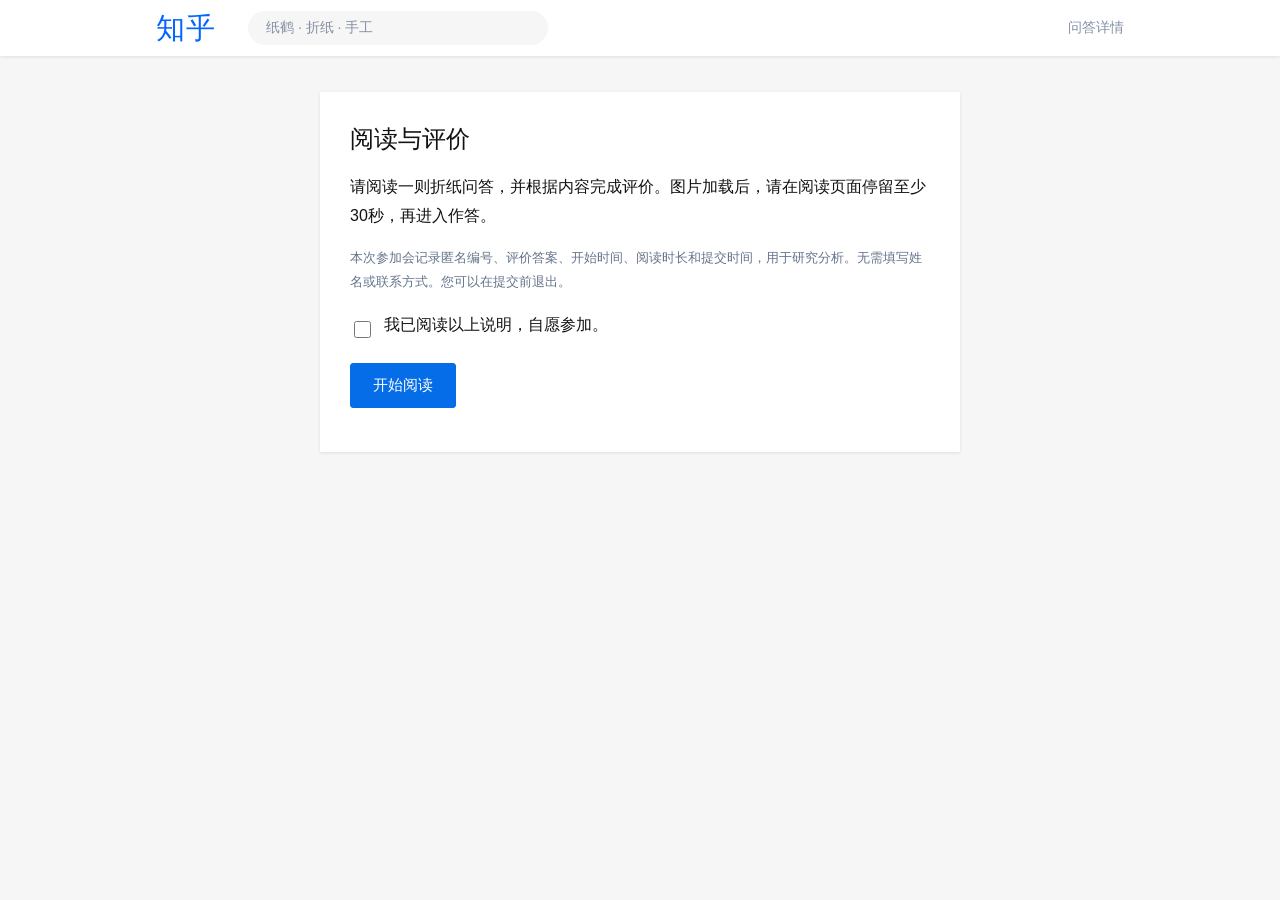
==== done.html @ b642daa6 "Enable anonymous pilot submissions and 30-second reading flow" ====
<!doctype html><html lang="zh-CN"><head><meta charset="utf-8"><meta name="viewport" content="width=device-width,initial-scale=1"><meta name="robots" content="noindex,follow"><link rel="icon" href="data:,"><title>提交完成</title><link rel="stylesheet" href="assets/style.css"><script src="assets/config.js" defer></script><script src="assets/app.js" defer></script></head><body data-page="done"><header class="site-header"><div class="header-inner"><span class="wordmark" aria-label="知乎">知乎</span><span class="search-look">纸鹤 · 折纸 · 手工</span><span class="header-label">问答详情</span></div></header><noscript><p class="form-card">本次参加需要启用浏览器脚本，以记录阅读时间和保存答卷。请启用后从首页开始。</p></noscript><main class="form-card"><p class="form-status" id="flow-status" role="status">正在确认提交记录…</p><section id="completion-content" hidden><h1>提交完成</h1><p>您的答案已保存。感谢参加。</p><div class="credits"><h2>材料来源</h2><p>图片来自 RNmaster 的 Instructables 教程 How to Make a Paper Crane，CC BY-NC-SA 4.0；经非生成式裁切、方向调整与排版。</p><p><a href="https://www.instructables.com/How-to-make-a-Paper-Crane-1/" target="_blank" rel="noopener noreferrer">查看原始教程</a></p></div></section><a id="return-home" href="index.html" hidden>返回首页</a></main></body></html>
---- assets/style.css ----
:root{color-scheme:light;font-family:-apple-system,BlinkMacSystemFont,"Segoe UI","PingFang SC","Hiragino Sans GB","Microsoft YaHei",sans-serif;color:#121212;background:#f6f6f6;font-synthesis:none}
*{box-sizing:border-box}body{margin:0}a{color:#056de8;text-decoration:none}a:hover{text-decoration:underline}button,input{font:inherit}[hidden]{display:none!important}
a:focus-visible,button:focus-visible,input:focus-visible{outline:3px solid #0057d9;outline-offset:4px}
.site-header{height:56px;background:#fff;box-shadow:0 1px 3px #1212121a;position:sticky;top:0;z-index:10}.header-inner{max-width:1000px;height:100%;margin:auto;padding:0 16px;display:flex;align-items:center;gap:32px}
.wordmark{color:#0066ff;font-size:29px;line-height:1;font-weight:600;letter-spacing:1px}.search-look{background:#f6f6f6;border-radius:20px;padding:8px 18px;font-size:14px;color:#8590a6;width:300px}.header-label{margin-left:auto;color:#8590a6;font-size:14px}
.layout{max-width:1000px;width:calc(100% - 24px);margin:12px auto 32px;display:grid;grid-template-columns:minmax(0,694px) minmax(0,296px);gap:10px}.column{min-width:0}.card{background:#fff;padding:24px;box-shadow:0 1px 3px #1212121a;margin-bottom:8px}
.topics{display:flex;gap:8px;margin-bottom:12px}.topic{font-size:12px;line-height:1.8;color:#056de8;background:#eef5ff;padding:1px 8px;border-radius:3px}h1{font-size:24px;line-height:1.45;margin:0 0 16px;font-weight:700}
.question-meta{display:flex;align-items:center;gap:18px;font-size:14px;color:#8590a6}.mock-action{background:#056de8;color:#fff;padding:6px 16px;border-radius:3px}.author{display:flex;align-items:center;gap:12px;margin-bottom:22px}.avatar{width:38px;height:38px;border-radius:3px;background:#e97c37;color:#fff;display:grid;place-items:center;font-weight:700;font-size:18px}.author-name{font-size:15px;font-weight:600}.author-description{font-size:12px;color:#8590a6;margin-top:4px}
.answer-text{font-size:16px;line-height:2;color:#1f2937;overflow-wrap:break-word}.answer-text p{margin:0 0 18px}.answer-text h2{font-size:18px;line-height:1.7;margin:26px 0 14px;padding-left:12px;border-left:4px solid #0066ff}.answer-text strong{font-weight:600}
figure{margin:20px 0 22px}.reading-image{display:block;width:100%;height:auto;border-radius:3px;border:1px solid #eee}.opening-image{aspect-ratio:12/5}.closing-image{aspect-ratio:6/5}figcaption{font-size:13px;line-height:1.7;text-align:center;color:#8590a6;margin:8px 0 0}
.image-credit{font-size:12px;line-height:1.8;color:#8590a6;margin:24px 0 0}.social-row{display:flex;align-items:center;gap:16px;margin-top:24px;padding-top:18px;border-top:1px solid #f0f0f0;color:#8590a6;font-size:14px}.vote{color:#056de8;background:#ebf3ff;padding:8px 14px;border-radius:3px}.reading-footer{margin-top:22px;border-top:1px solid #eee;padding-top:20px}.primary-link,.primary-button{display:inline-block;background:#056de8;color:white;padding:10px 22px;border:1px solid #056de8;border-radius:3px;font-size:15px;line-height:1.5;cursor:pointer}.primary-link:hover{text-decoration:none;background:#005ccd}.flow-note{font-size:13px;color:#6b7280;line-height:1.7;margin:12px 0 0}
.related-card{padding:18px}.related-title{font-size:15px;margin:0 0 18px}.related-item{font-size:14px;color:#056de8;line-height:1.7;margin:0 0 16px}
.form-card{max-width:760px;width:calc(100% - 24px);margin:24px auto 40px;padding:30px;background:white;box-shadow:0 1px 3px #1212121a}.entry{max-width:640px;margin-top:36px}.form-card p{line-height:1.8}.scale-note{font-size:14px;color:#5e6876;background:#f7f9fc;padding:12px 16px}.questionnaire fieldset{border:0;padding:0;margin:26px 0 32px;min-width:0;scroll-margin-top:80px}.questionnaire legend{font-size:16px;line-height:1.8;margin-bottom:12px;padding:0}.rating{display:grid;grid-template-columns:repeat(7,minmax(0,1fr));gap:7px}.rating label{display:flex;align-items:center;justify-content:center;gap:5px;min-height:48px;background:#f7f9fc;border:1px solid #dbe0e8;border-radius:3px;cursor:pointer}.rating label:has(input:checked){border-color:#056de8;background:#edf4ff;color:#005ccd}.rating input{width:16px;height:16px;margin:0;accent-color:#056de8}.scale-ends{display:flex;justify-content:space-between;margin-top:8px;font-size:12px;color:#6b7280}.completion{border:1px solid #dbe0e8;padding:16px;margin-top:20px;line-height:1.8}.completion p{margin:6px 0 0}.form-status{font-size:14px;color:#b42318}.back-link{display:inline-block;margin-top:24px;font-size:14px}
@media(max-width:760px){.layout{display:block}.related-column{display:none}.header-inner{gap:20px}.search-look{width:auto;flex:1;max-width:300px}.header-label{display:none}.card{padding:20px}.form-card{padding:24px}.social-row{gap:12px;flex-wrap:wrap}}
@media(max-width:420px){h1{font-size:21px}.layout{width:100%;margin-top:8px}.card{padding:18px}.answer-text{font-size:16px}.header-inner{padding:0 18px;gap:20px}.search-look{font-size:12px;padding:8px 12px}.form-card{padding:20px 16px}.rating{gap:4px}.rating label{flex-direction:column;gap:4px}.question-meta{font-size:13px;gap:12px}}

.primary-button:disabled{background:#dbe0e8;border-color:#dbe0e8;color:#64748b;cursor:not-allowed}.flow-note{font-size:13px;line-height:1.8;color:#64748b}.consent{display:flex;align-items:flex-start;gap:10px;margin:22px 0}.consent input{margin-top:6px;width:17px;height:17px}.reading-footer{min-height:120px}.reading-footer .form-status{margin-top:10px}body[data-page=reading]:not(.session-ready) .layout,body[data-page=questionnaire]:not(.session-ready) .rating-form-content{visibility:hidden}body[data-page=reading]>.connection-card{display:none}body[data-page=reading]:not(.session-ready)>.connection-card{display:block}.questionnaire fieldset:disabled{opacity:.55}.credits{font-size:14px;color:#64748b;border-top:1px solid #e5e7eb;margin-top:28px;padding-top:20px}
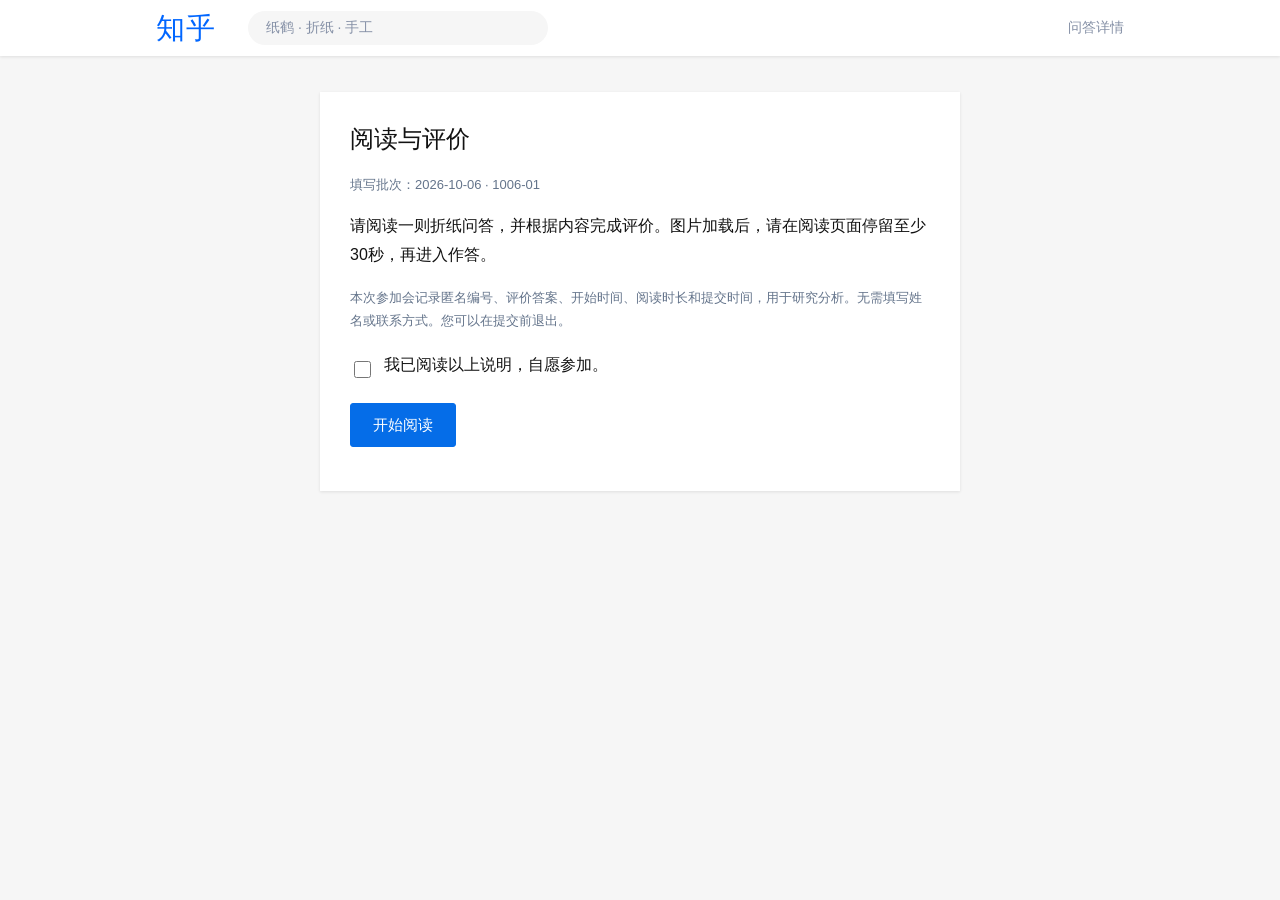
==== commit 9814c4a3: "Release 2026-10-06 batch 1006-01 with six revised questions and matching export labels" ====
--- a/done.html
+++ b/done.html
@@ -1 +1 @@
-<!doctype html><html lang="zh-CN"><head><meta charset="utf-8"><meta name="viewport" content="width=device-width,initial-scale=1"><meta name="robots" content="noindex,follow"><link rel="icon" href="data:,"><title>提交完成</title><link rel="stylesheet" href="assets/style.css"><script src="assets/config.js" defer></script><script src="assets/app.js" defer></script></head><body data-page="done"><header class="site-header"><div class="header-inner"><span class="wordmark" aria-label="知乎">知乎</span><span class="search-look">纸鹤 · 折纸 · 手工</span><span class="header-label">问答详情</span></div></header><noscript><p class="form-card">本次参加需要启用浏览器脚本，以记录阅读时间和保存答卷。请启用后从首页开始。</p></noscript><main class="form-card"><p class="form-status" id="flow-status" role="status">正在确认提交记录…</p><section id="completion-content" hidden><h1>提交完成</h1><p>您的答案已保存。感谢参加。</p><div class="credits"><h2>材料来源</h2><p>图片来自 RNmaster 的 Instructables 教程 How to Make a Paper Crane，CC BY-NC-SA 4.0；经非生成式裁切、方向调整与排版。</p><p><a href="https://www.instructables.com/How-to-make-a-Paper-Crane-1/" target="_blank" rel="noopener noreferrer">查看原始教程</a></p></div></section><a id="return-home" href="index.html" hidden>返回首页</a></main></body></html>
+<!doctype html><html lang="zh-CN"><head><meta charset="utf-8"><meta name="viewport" content="width=device-width,initial-scale=1"><meta name="robots" content="noindex,follow"><link rel="icon" href="data:,"><title>提交完成</title><link rel="stylesheet" href="assets/style.css?v=2026-10-06-1006-01"><script src="assets/config.js" defer></script><script src="assets/app.js?v=2026-10-06-1006-01" defer></script></head><body data-page="done"><header class="site-header"><div class="header-inner"><span class="wordmark" aria-label="知乎">知乎</span><span class="search-look">纸鹤 · 折纸 · 手工</span><span class="header-label">问答详情</span></div></header><noscript><p class="form-card">本次参加需要启用浏览器脚本，以记录阅读时间和保存答卷。请启用后从首页开始。</p></noscript><main class="form-card"><p class="form-status" id="flow-status" role="status">正在确认提交记录…</p><section id="completion-content" hidden><h1>提交完成</h1><p>您的答案已保存。感谢参加。</p><div class="credits"><h2>材料来源</h2><p>主要图片来自 RNmaster 的 Instructables 教程 How to Make a Paper Crane，CC BY-NC-SA 4.0；另含作者提供的补充视角图。图片经非生成式裁切、方向调整与排版。</p><p><a href="https://www.instructables.com/How-to-make-a-Paper-Crane-1/" target="_blank" rel="noopener noreferrer">查看原始教程</a></p></div></section><a id="return-home" href="index.html" hidden>返回首页</a></main></body></html>
--- a/assets/style.css
+++ b/assets/style.css
@@ -8,7 +8,7 @@
 .topics{display:flex;gap:8px;margin-bottom:12px}.topic{font-size:12px;line-height:1.8;color:#056de8;background:#eef5ff;padding:1px 8px;border-radius:3px}h1{font-size:24px;line-height:1.45;margin:0 0 16px;font-weight:700}
 .question-meta{display:flex;align-items:center;gap:18px;font-size:14px;color:#8590a6}.mock-action{background:#056de8;color:#fff;padding:6px 16px;border-radius:3px}.author{display:flex;align-items:center;gap:12px;margin-bottom:22px}.avatar{width:38px;height:38px;border-radius:3px;background:#e97c37;color:#fff;display:grid;place-items:center;font-weight:700;font-size:18px}.author-name{font-size:15px;font-weight:600}.author-description{font-size:12px;color:#8590a6;margin-top:4px}
 .answer-text{font-size:16px;line-height:2;color:#1f2937;overflow-wrap:break-word}.answer-text p{margin:0 0 18px}.answer-text h2{font-size:18px;line-height:1.7;margin:26px 0 14px;padding-left:12px;border-left:4px solid #0066ff}.answer-text strong{font-weight:600}
-figure{margin:20px 0 22px}.reading-image{display:block;width:100%;height:auto;border-radius:3px;border:1px solid #eee}.opening-image{aspect-ratio:12/5}.closing-image{aspect-ratio:6/5}figcaption{font-size:13px;line-height:1.7;text-align:center;color:#8590a6;margin:8px 0 0}
+figure{margin:20px 0 22px}.reading-image{display:block;width:95%;height:auto;margin-inline:auto;border-radius:3px;border:1px solid #eee}.opening-image,.closing-image{aspect-ratio:auto}figcaption{font-size:13px;line-height:1.7;text-align:center;color:#8590a6;margin:8px 0 0}
 .image-credit{font-size:12px;line-height:1.8;color:#8590a6;margin:24px 0 0}.social-row{display:flex;align-items:center;gap:16px;margin-top:24px;padding-top:18px;border-top:1px solid #f0f0f0;color:#8590a6;font-size:14px}.vote{color:#056de8;background:#ebf3ff;padding:8px 14px;border-radius:3px}.reading-footer{margin-top:22px;border-top:1px solid #eee;padding-top:20px}.primary-link,.primary-button{display:inline-block;background:#056de8;color:white;padding:10px 22px;border:1px solid #056de8;border-radius:3px;font-size:15px;line-height:1.5;cursor:pointer}.primary-link:hover{text-decoration:none;background:#005ccd}.flow-note{font-size:13px;color:#6b7280;line-height:1.7;margin:12px 0 0}
 .related-card{padding:18px}.related-title{font-size:15px;margin:0 0 18px}.related-item{font-size:14px;color:#056de8;line-height:1.7;margin:0 0 16px}
 .form-card{max-width:760px;width:calc(100% - 24px);margin:24px auto 40px;padding:30px;background:white;box-shadow:0 1px 3px #1212121a}.entry{max-width:640px;margin-top:36px}.form-card p{line-height:1.8}.scale-note{font-size:14px;color:#5e6876;background:#f7f9fc;padding:12px 16px}.questionnaire fieldset{border:0;padding:0;margin:26px 0 32px;min-width:0;scroll-margin-top:80px}.questionnaire legend{font-size:16px;line-height:1.8;margin-bottom:12px;padding:0}.rating{display:grid;grid-template-columns:repeat(7,minmax(0,1fr));gap:7px}.rating label{display:flex;align-items:center;justify-content:center;gap:5px;min-height:48px;background:#f7f9fc;border:1px solid #dbe0e8;border-radius:3px;cursor:pointer}.rating label:has(input:checked){border-color:#056de8;background:#edf4ff;color:#005ccd}.rating input{width:16px;height:16px;margin:0;accent-color:#056de8}.scale-ends{display:flex;justify-content:space-between;margin-top:8px;font-size:12px;color:#6b7280}.completion{border:1px solid #dbe0e8;padding:16px;margin-top:20px;line-height:1.8}.completion p{margin:6px 0 0}.form-status{font-size:14px;color:#b42318}.back-link{display:inline-block;margin-top:24px;font-size:14px}
